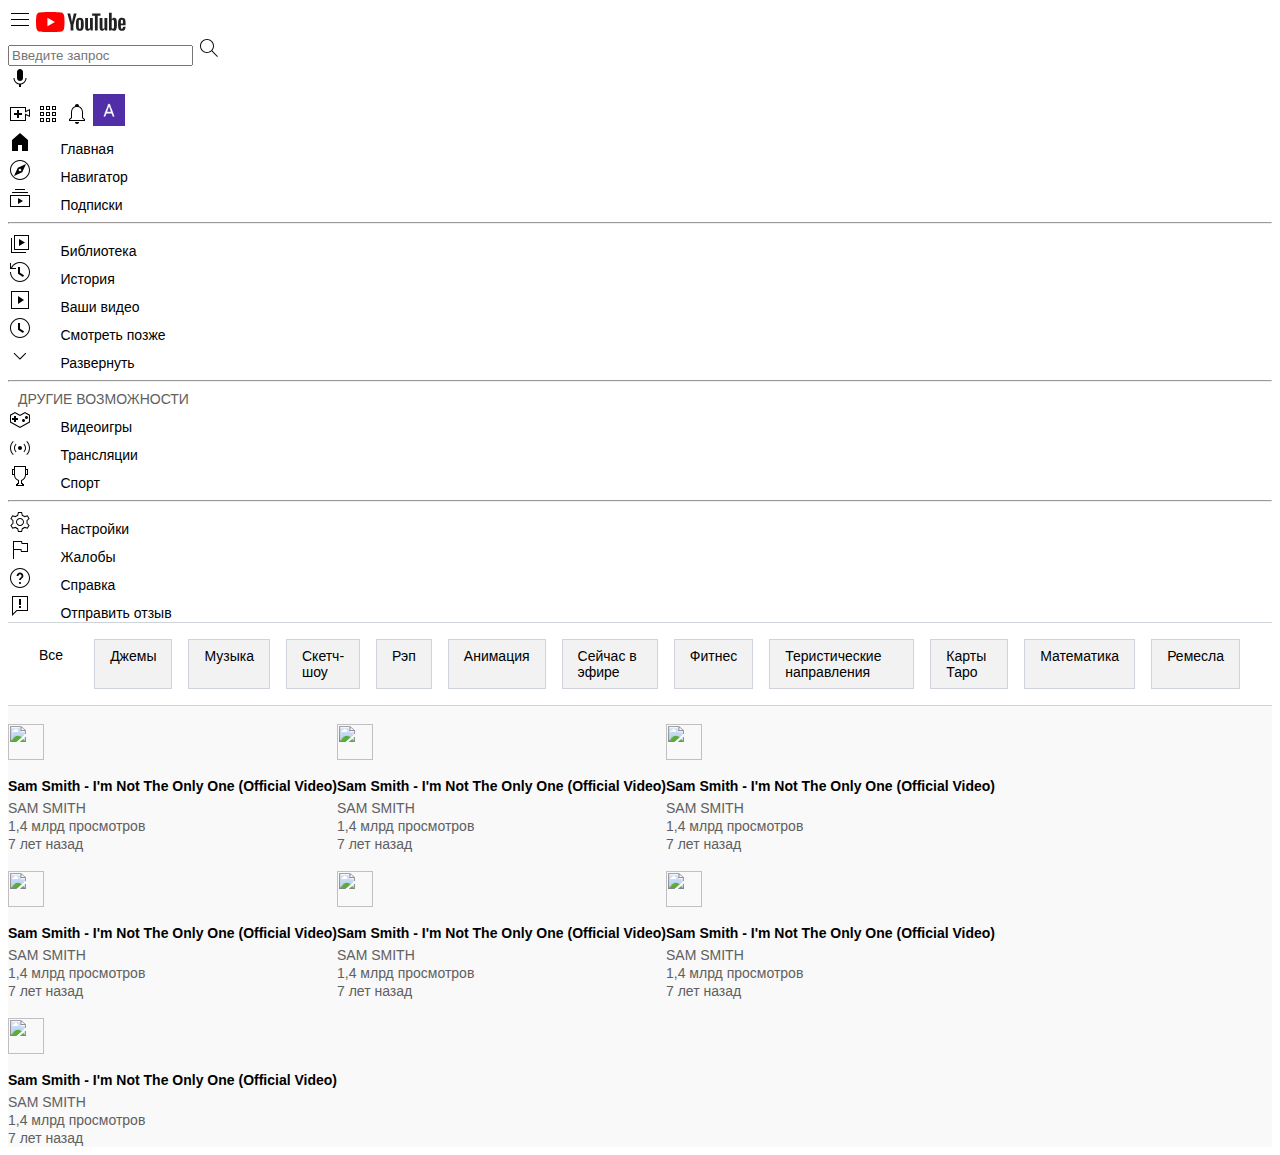
==== pages/search/search.html @ f4493974 "fix: side bar" ====
<!DOCTYPE html>
<html lang="en">
    <head>
        <meta charset="UTF-8">
        <title>Youtube</title>
        <link href="https://cdn.jsdelivr.net/npm/bootstrap@5.1.3/dist/css/bootstrap.min.css" rel="stylesheet"
              integrity="sha384-1BmE4kWBq78iYhFldvKuhfTAU6auU8tT94WrHftjDbrCEXSU1oBoqyl2QvZ6jIW3" crossorigin="anonymous">
        <link rel="stylesheet" href="search.css">
        <link rel="stylesheet" href="../../style.css">
        <meta name="viewport" content="width=device-width, initial-scale=1.0">
    </head>
    <body>
        <div class="navbar d-flex justify-content-between px-4">
            <div>
                <img class="me-3" src="../../assets/core/header/menu.svg" alt="">
                <img class="me-3" src="../../assets/core/header/logo.svg" alt="">
            </div>
            <div class="d-flex flex-grow-1 align-items-center justify-content-center">
                <div class="search-form input-group">
                    <input type="text" class="form-control" placeholder="Введите запрос">
                    <span class="input-group-text">
                        <img class="mx-2" src="../../assets/core/header/search.svg" alt="">
                    </span>
                </div>
                <img class="ms-3" src="../../assets/core/header/micro.svg" alt="">
            </div>
            <div>
                <img class="ms-3" src="../../assets/core/header/new_video.svg" alt="">
                <img class="ms-3" src="../../assets/core/header/apps.svg" alt="">
                <img class="ms-3" src="../../assets/core/header/notifications.svg" alt="">
                <img class="ms-4 rounded-circle" width="32" height="32" src="../../assets/core/header/profile_photo.jpg" alt="">
            </div>
        </div>
        <div class="d-flex container-fluid">
            <div class="row">
                <!--<div class="left-side-bar px-2 pt-3 d-flex flex-column text-center">
                <div class="d-flex flex-column align-items-center mb-4">
                    <img height="24" width="24" src="assets/core/left-side-bar/home.svg" alt="">
                    <span class="left-side-bar__text">Главная</span>
                </div>
                <div class="d-flex flex-column align-items-center mb-4">
                    <img height="24" width="24" src="assets/core/left-side-bar/recommendations.svg" alt="">
                    <span class="left-side-bar__text">Навигатор</span>
                </div>
                <div class="d-flex flex-column align-items-center mb-4">
                    <img height="24" width="24" src="assets/core/left-side-bar/subscribes.svg" alt="">
                    <span class="left-side-bar__text">Подписки</span>
                </div>
                <div class="d-flex flex-column align-items-center mb-4">
                    <img height="24" width="24" src="assets/core/left-side-bar/library.svg" alt="">
                    <span class="left-side-bar__text">Библиотека</span>
                </div>
            </div>-->
                <div class="left-side-bar col-2 px-2 pt-3 d-flex flex-column text-center">
                    <div class="left-side-bar__item d-flex align-items-center py-2 px-3">
                        <img height="24" width="24" src="../../assets/core/left-side-bar/home.svg" alt="">
                        <span class="left-side-bar__big-text">Главная</span>
                    </div>
                    <div class="left-side-bar__item d-flex align-items-center py-2 px-3">
                        <img height="24" width="24" src="../../assets/core/left-side-bar/recommendations.svg" alt="">
                        <span class="left-side-bar__big-text">Навигатор</span>
                    </div>
                    <div class="left-side-bar__item d-flex align-items-center py-2 px-3">
                        <img height="24" width="24" src="../../assets/core/left-side-bar/subscribes.svg" alt="">
                        <span class="left-side-bar__big-text">Подписки</span>
                    </div>
                    <hr class="dropdown-divider">
                    <div class="left-side-bar__item d-flex align-items-center py-2 px-3">
                        <img height="24" width="24" src="../../assets/core/left-side-bar/library.svg" alt="">
                        <span class="left-side-bar__big-text">Библиотека</span>
                    </div>
                    <div class="left-side-bar__item d-flex align-items-center py-2 px-3">
                        <img height="24" width="24" src="../../assets/core/left-side-bar/history.svg" alt="">
                        <span class="left-side-bar__big-text">История</span>
                    </div>
                    <div class="left-side-bar__item d-flex align-items-center py-2 px-3">
                        <img height="24" width="24" src="../../assets/core/left-side-bar/your-videos.svg" alt="">
                        <span class="left-side-bar__big-text">Ваши видео</span>
                    </div>
                    <div class="left-side-bar__item d-flex align-items-center py-2 px-3">
                        <img height="24" width="24" src="../../assets/core/left-side-bar/watch_later.svg" alt="">
                        <span class="left-side-bar__big-text">Смотреть позже</span>
                    </div>
                    <div class="left-side-bar__item d-flex align-items-center py-2 px-3">
                        <img height="24" width="24" src="../../assets/core/left-side-bar/extract.svg" alt="">
                        <span class="left-side-bar__big-text">Развернуть</span>
                    </div>
                    <hr class="dropdown-divider">
                    <span class="left-side-bar__title">Другие возможности</span>
                    <div class="left-side-bar__item d-flex align-items-center py-2 px-3">
                        <img height="24" width="24" src="../../assets/core/left-side-bar/videogames.svg" alt="">
                        <span class="left-side-bar__big-text">Видеоигры</span>
                    </div>
                    <div class="left-side-bar__item d-flex align-items-center py-2 px-3">
                        <img height="24" width="24" src="../../assets/core/left-side-bar/translations.svg" alt="">
                        <span class="left-side-bar__big-text">Трансляции</span>
                    </div>
                    <div class="left-side-bar__item d-flex align-items-center py-2 px-3">
                        <img height="24" width="24" src="../../assets/core/left-side-bar/sport.svg" alt="">
                        <span class="left-side-bar__big-text">Спорт</span>
                    </div>
                    <hr class="dropdown-divider">
                    <div class="left-side-bar__item d-flex align-items-center py-2 px-3">
                        <img height="24" width="24" src="../../assets/core/left-side-bar/settings.svg" alt="">
                        <span class="left-side-bar__big-text">Настройки</span>
                    </div>
                    <div class="left-side-bar__item d-flex align-items-center py-2 px-3">
                        <img height="24" width="24" src="../../assets/core/left-side-bar/reports.svg" alt="">
                        <span class="left-side-bar__big-text">Жалобы</span>
                    </div>
                    <div class="left-side-bar__item d-flex align-items-center py-2 px-3">
                        <img height="24" width="24" src="../../assets/core/left-side-bar/info.svg" alt="">
                        <span class="left-side-bar__big-text">Справка</span>
                    </div>
                    <div class="left-side-bar__item d-flex align-items-center py-2 px-3">
                        <img height="24" width="24" src="../../assets/core/left-side-bar/send_report.svg" alt="">
                        <span class="left-side-bar__big-text">Отправить отзыв</span>
                    </div>
                </div>
                <div class="main-wrapper col-10">
                    <div class="main-wrapper__top">
                        <span class="badge rounded-pill bg-dark">Все</span>
                        <span class="badge rounded-pill bg-light text-dark">Джемы</span>
                        <span class="badge rounded-pill bg-light text-dark">Музыка</span>
                        <span class="badge rounded-pill bg-light text-dark">Скетч-шоу</span>
                        <span class="badge rounded-pill bg-light text-dark">Рэп</span>
                        <span class="badge rounded-pill bg-light text-dark">Анимация</span>
                        <span class="badge rounded-pill bg-light text-dark">Сейчас в эфире</span>
                        <span class="badge rounded-pill bg-light text-dark">Фитнес</span>
                        <span class="badge rounded-pill bg-light text-dark">Теристические направления</span>
                        <span class="badge rounded-pill bg-light text-dark">Карты Таро</span>
                        <span class="badge rounded-pill bg-light text-dark">Математика</span>
                        <span class="badge rounded-pill bg-light text-dark">Ремесла</span>
                    </div>
                    <div class="main-wrapper__top__body row">
                        <div class="video col-12 col-md-6 col-lg-3 p-3">
                            <img class="img-fluid mb-2" src="assets/main/video_img.jpg" alt="">
                            <div class="d-flex">
                                <img height="36" width="36" class="rounded-circle" src="assets/main/channel_img.jpg" alt="">
                                <div class="ps-2">
                                    <p class="video__title">Sam Smith - I'm Not The Only One (Official Video)</p>
                                    <span class="video__caption">
                                    SAM SMITH <br>
                                    1,4 млрд просмотров <br>
                                    7 лет назад <br>
                                </span>
                                </div>

                            </div>
                        </div>
                        <div class="video col-12 col-md-6 col-lg-3 p-3">
                            <img class="img-fluid mb-2" src="assets/main/video_img.jpg" alt="">
                            <div class="d-flex">
                                <img height="36" width="36" class="rounded-circle" src="assets/main/channel_img.jpg" alt="">
                                <div class="ps-2">
                                    <p class="video__title">Sam Smith - I'm Not The Only One (Official Video)</p>
                                    <span class="video__caption">
                                    SAM SMITH <br>
                                    1,4 млрд просмотров <br>
                                    7 лет назад <br>
                                </span>
                                </div>

                            </div>
                        </div>
                        <div class="video col-12 col-md-6 col-lg-3 p-3">
                            <img class="img-fluid mb-2" src="assets/main/video_img.jpg" alt="">
                            <div class="d-flex">
                                <img height="36" width="36" class="rounded-circle" src="assets/main/channel_img.jpg" alt="">
                                <div class="ps-2">
                                    <p class="video__title">Sam Smith - I'm Not The Only One (Official Video)</p>
                                    <span class="video__caption">
                                    SAM SMITH <br>
                                    1,4 млрд просмотров <br>
                                    7 лет назад <br>
                                </span>
                                </div>

                            </div>
                        </div>
                        <div class="video col-12 col-md-6 col-lg-3 p-3">
                            <img class="img-fluid mb-2" src="assets/main/video_img.jpg" alt="">
                            <div class="d-flex">
                                <img height="36" width="36" class="rounded-circle" src="assets/main/channel_img.jpg" alt="">
                                <div class="ps-2">
                                    <p class="video__title">Sam Smith - I'm Not The Only One (Official Video)</p>
                                    <span class="video__caption">
                                    SAM SMITH <br>
                                    1,4 млрд просмотров <br>
                                    7 лет назад <br>
                                </span>
                                </div>

                            </div>
                        </div>
                        <div class="video col-12 col-md-6 col-lg-3 p-3">
                            <img class="img-fluid mb-2" src="assets/main/video_img.jpg" alt="">
                            <div class="d-flex">
                                <img height="36" width="36" class="rounded-circle" src="assets/main/channel_img.jpg" alt="">
                                <div class="ps-2">
                                    <p class="video__title">Sam Smith - I'm Not The Only One (Official Video)</p>
                                    <span class="video__caption">
                                    SAM SMITH <br>
                                    1,4 млрд просмотров <br>
                                    7 лет назад <br>
                                </span>
                                </div>

                            </div>
                        </div>
                        <div class="video col-12 col-md-6 col-lg-3 p-3">
                            <img class="img-fluid mb-2" src="assets/main/video_img.jpg" alt="">
                            <div class="d-flex">
                                <img height="36" width="36" class="rounded-circle" src="assets/main/channel_img.jpg" alt="">
                                <div class="ps-2">
                                    <p class="video__title">Sam Smith - I'm Not The Only One (Official Video)</p>
                                    <span class="video__caption">
                                    SAM SMITH <br>
                                    1,4 млрд просмотров <br>
                                    7 лет назад <br>
                                </span>
                                </div>

                            </div>
                        </div>
                        <div class="video col-12 col-md-6 col-lg-3 p-3">
                            <img class="img-fluid mb-2" src="assets/main/video_img.jpg" alt="">
                            <div class="d-flex">
                                <img height="36" width="36" class="rounded-circle" src="assets/main/channel_img.jpg" alt="">
                                <div class="ps-2">
                                    <p class="video__title">Sam Smith - I'm Not The Only One (Official Video)</p>
                                    <span class="video__caption">
                                    SAM SMITH <br>
                                    1,4 млрд просмотров <br>
                                    7 лет назад <br>
                                </span>
                                </div>

                            </div>
                        </div>
                    </div>
                </div>
            </div>
        </div>
        <script src="https://cdn.jsdelivr.net/npm/bootstrap@5.1.3/dist/js/bootstrap.bundle.min.js"
                integrity="sha384-ka7Sk0Gln4gmtz2MlQnikT1wXgYsOg+OMhuP+IlRH9sENBO0LRn5q+8nbTov4+1p"
                crossorigin="anonymous"></script>
    </body>
</html>
---- pages/search/search.css ----
.main-wrapper .main-wrapper__top {
    display: flex;
    border-top: 1px #ced4da solid;
    border-bottom: 1px #ced4da solid;
    padding: 1rem;
    overflow: hidden;
    position: relative;
}

.main-wrapper .main-wrapper__top .rounded-pill {
    font-size: 14px;
    font-weight: normal;
    padding: 8px 15px;
    margin-right: 1rem;
}

.main-wrapper .main-wrapper__top .bg-light {
    background-color: #F2F2F2 !important;
    border: 1px solid #ced4da;
}

.main-wrapper .main-wrapper__top__body {
    display: flex;
    flex-wrap: wrap;
    background-color: #F9F9F9;
}

.main-wrapper .main-wrapper__top__body .video .video__title {
    font-size: 14px;
    font-weight: 600;
    margin-bottom: 5px;
}

.main-wrapper .main-wrapper__top__body .video .video__caption {
    font-size: 14px;
    color: #606060;
}
---- style.css ----
/* Global styles */

body {
    font-family: Roboto, sans-serif;
    overflow-x: hidden;
}

.left-side-bar__text {
    font-size: 10px;
    margin-top: 7px;
}

.left-side-bar__item:hover {
    background-color: #F2F2F2;
    cursor: pointer;
}

.left-side-bar__title {
    font-size: 14px;
    text-transform: uppercase;
    text-align: left;
    color: #606060;
    padding-left: 10px;
    padding-bottom: 5px;
    font-family: Roboto, Arial, sans-serif;
    font-weight: 500;
}

.left-side-bar__big-text {
    font-size: 14px;
    margin-left: 1.5rem;
}

.navbar .search-form {
    max-width: 600px;
}
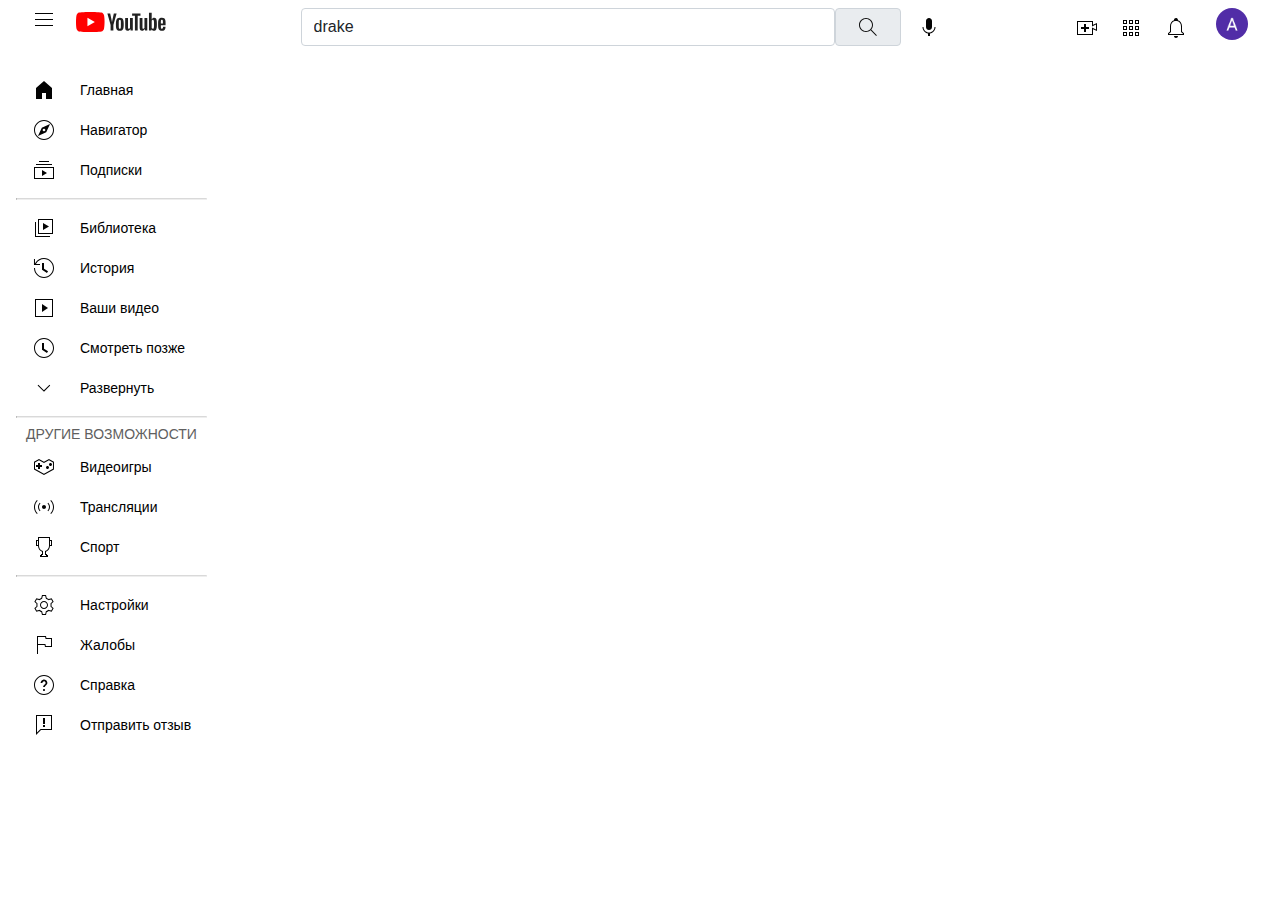
==== commit 5501c859: "fix: styles" ====
--- a/pages/search/search.html
+++ b/pages/search/search.html
@@ -10,14 +10,14 @@
         <meta name="viewport" content="width=device-width, initial-scale=1.0">
     </head>
     <body>
-        <div class="navbar d-flex justify-content-between px-4">
+        <div class="navbar d-flex justify-content-between px-4 pb-2">
             <div>
                 <img class="me-3" src="../../assets/core/header/menu.svg" alt="">
                 <img class="me-3" src="../../assets/core/header/logo.svg" alt="">
             </div>
             <div class="d-flex flex-grow-1 align-items-center justify-content-center">
                 <div class="search-form input-group">
-                    <input type="text" class="form-control" placeholder="Введите запрос">
+                    <input type="text" value="drake" class="form-control" placeholder="Введите запрос">
                     <span class="input-group-text">
                         <img class="mx-2" src="../../assets/core/header/search.svg" alt="">
                     </span>
@@ -118,127 +118,7 @@
                     </div>
                 </div>
                 <div class="main-wrapper col-10">
-                    <div class="main-wrapper__top">
-                        <span class="badge rounded-pill bg-dark">Все</span>
-                        <span class="badge rounded-pill bg-light text-dark">Джемы</span>
-                        <span class="badge rounded-pill bg-light text-dark">Музыка</span>
-                        <span class="badge rounded-pill bg-light text-dark">Скетч-шоу</span>
-                        <span class="badge rounded-pill bg-light text-dark">Рэп</span>
-                        <span class="badge rounded-pill bg-light text-dark">Анимация</span>
-                        <span class="badge rounded-pill bg-light text-dark">Сейчас в эфире</span>
-                        <span class="badge rounded-pill bg-light text-dark">Фитнес</span>
-                        <span class="badge rounded-pill bg-light text-dark">Теристические направления</span>
-                        <span class="badge rounded-pill bg-light text-dark">Карты Таро</span>
-                        <span class="badge rounded-pill bg-light text-dark">Математика</span>
-                        <span class="badge rounded-pill bg-light text-dark">Ремесла</span>
-                    </div>
-                    <div class="main-wrapper__top__body row">
-                        <div class="video col-12 col-md-6 col-lg-3 p-3">
-                            <img class="img-fluid mb-2" src="assets/main/video_img.jpg" alt="">
-                            <div class="d-flex">
-                                <img height="36" width="36" class="rounded-circle" src="assets/main/channel_img.jpg" alt="">
-                                <div class="ps-2">
-                                    <p class="video__title">Sam Smith - I'm Not The Only One (Official Video)</p>
-                                    <span class="video__caption">
-                                    SAM SMITH <br>
-                                    1,4 млрд просмотров <br>
-                                    7 лет назад <br>
-                                </span>
-                                </div>
 
-                            </div>
-                        </div>
-                        <div class="video col-12 col-md-6 col-lg-3 p-3">
-                            <img class="img-fluid mb-2" src="assets/main/video_img.jpg" alt="">
-                            <div class="d-flex">
-                                <img height="36" width="36" class="rounded-circle" src="assets/main/channel_img.jpg" alt="">
-                                <div class="ps-2">
-                                    <p class="video__title">Sam Smith - I'm Not The Only One (Official Video)</p>
-                                    <span class="video__caption">
-                                    SAM SMITH <br>
-                                    1,4 млрд просмотров <br>
-                                    7 лет назад <br>
-                                </span>
-                                </div>
-
-                            </div>
-                        </div>
-                        <div class="video col-12 col-md-6 col-lg-3 p-3">
-                            <img class="img-fluid mb-2" src="assets/main/video_img.jpg" alt="">
-                            <div class="d-flex">
-                                <img height="36" width="36" class="rounded-circle" src="assets/main/channel_img.jpg" alt="">
-                                <div class="ps-2">
-                                    <p class="video__title">Sam Smith - I'm Not The Only One (Official Video)</p>
-                                    <span class="video__caption">
-                                    SAM SMITH <br>
-                                    1,4 млрд просмотров <br>
-                                    7 лет назад <br>
-                                </span>
-                                </div>
-
-                            </div>
-                        </div>
-                        <div class="video col-12 col-md-6 col-lg-3 p-3">
-                            <img class="img-fluid mb-2" src="assets/main/video_img.jpg" alt="">
-                            <div class="d-flex">
-                                <img height="36" width="36" class="rounded-circle" src="assets/main/channel_img.jpg" alt="">
-                                <div class="ps-2">
-                                    <p class="video__title">Sam Smith - I'm Not The Only One (Official Video)</p>
-                                    <span class="video__caption">
-                                    SAM SMITH <br>
-                                    1,4 млрд просмотров <br>
-                                    7 лет назад <br>
-                                </span>
-                                </div>
-
-                            </div>
-                        </div>
-                        <div class="video col-12 col-md-6 col-lg-3 p-3">
-                            <img class="img-fluid mb-2" src="assets/main/video_img.jpg" alt="">
-                            <div class="d-flex">
-                                <img height="36" width="36" class="rounded-circle" src="assets/main/channel_img.jpg" alt="">
-                                <div class="ps-2">
-                                    <p class="video__title">Sam Smith - I'm Not The Only One (Official Video)</p>
-                                    <span class="video__caption">
-                                    SAM SMITH <br>
-                                    1,4 млрд просмотров <br>
-                                    7 лет назад <br>
-                                </span>
-                                </div>
-
-                            </div>
-                        </div>
-                        <div class="video col-12 col-md-6 col-lg-3 p-3">
-                            <img class="img-fluid mb-2" src="assets/main/video_img.jpg" alt="">
-                            <div class="d-flex">
-                                <img height="36" width="36" class="rounded-circle" src="assets/main/channel_img.jpg" alt="">
-                                <div class="ps-2">
-                                    <p class="video__title">Sam Smith - I'm Not The Only One (Official Video)</p>
-                                    <span class="video__caption">
-                                    SAM SMITH <br>
-                                    1,4 млрд просмотров <br>
-                                    7 лет назад <br>
-                                </span>
-                                </div>
-
-                            </div>
-                        </div>
-                        <div class="video col-12 col-md-6 col-lg-3 p-3">
-                            <img class="img-fluid mb-2" src="assets/main/video_img.jpg" alt="">
-                            <div class="d-flex">
-                                <img height="36" width="36" class="rounded-circle" src="assets/main/channel_img.jpg" alt="">
-                                <div class="ps-2">
-                                    <p class="video__title">Sam Smith - I'm Not The Only One (Official Video)</p>
-                                    <span class="video__caption">
-                                    SAM SMITH <br>
-                                    1,4 млрд просмотров <br>
-                                    7 лет назад <br>
-                                </span>
-                                </div>
-
-                            </div>
-                        </div>
-                    </div>
                 </div>
             </div>
         </div>
--- a/style.css
+++ b/style.css
@@ -24,13 +24,526 @@
     padding-bottom: 5px;
     font-family: Roboto, Arial, sans-serif;
     font-weight: 500;
+    white-space: nowrap;
 }
 
 .left-side-bar__big-text {
     font-size: 14px;
     margin-left: 1.5rem;
+    white-space: nowrap;
 }
 
 .navbar .search-form {
     max-width: 600px;
 }
+
+.d-flex {
+    display: flex !important;
+}
+
+.justify-content-between {
+    justify-content: space-between !important;
+}
+
+.flex-grow-1 {
+    flex-grow: 1 !important;
+}
+
+.align-items-center {
+    align-items: center !important;
+}
+
+.justify-content-center {
+    justify-content: center !important;
+}
+
+.input-group {
+    position: relative;
+    display: flex;
+    flex-wrap: wrap;
+    align-items: stretch;
+    width: 100%;
+}
+
+.input-group > .form-control,
+.input-group > .form-select {
+    position: relative;
+    flex: 1 1 auto;
+    width: 1%;
+    min-width: 0;
+}
+
+.input-group-text {
+    display: flex;
+    align-items: center;
+    padding: 0.375rem 0.75rem;
+    font-size: 1rem;
+    font-weight: 400;
+    line-height: 1.5;
+    color: #212529;
+    text-align: center;
+    white-space: nowrap;
+    background-color: #e9ecef;
+    border: 1px solid #ced4da;
+    border-radius: 0.25rem;
+}
+
+.form-control {
+    display: block;
+    width: 100%;
+    padding: 0.375rem 0.75rem;
+    font-size: 1rem;
+    font-weight: 400;
+    line-height: 1.5;
+    color: #212529;
+    background-color: #fff;
+    background-clip: padding-box;
+    border: 1px solid #ced4da;
+    -webkit-appearance: none;
+    -moz-appearance: none;
+    appearance: none;
+    border-radius: 0.25rem;
+    transition: border-color 0.15s ease-in-out, box-shadow 0.15s ease-in-out;
+}
+
+.rounded-circle {
+    border-radius: 50% !important;
+}
+
+.m-0 {
+    margin: 0 !important;
+}
+
+.m-1 {
+    margin: 0.25rem !important;
+}
+
+.m-2 {
+    margin: 0.5rem !important;
+}
+
+.m-3 {
+    margin: 1rem !important;
+}
+
+.m-4 {
+    margin: 1.5rem !important;
+}
+
+.m-5 {
+    margin: 3rem !important;
+}
+
+.m-auto {
+    margin: auto !important;
+}
+
+.mx-0 {
+    margin-right: 0 !important;
+    margin-left: 0 !important;
+}
+
+.mx-1 {
+    margin-right: 0.25rem !important;
+    margin-left: 0.25rem !important;
+}
+
+.mx-2 {
+    margin-right: 0.5rem !important;
+    margin-left: 0.5rem !important;
+}
+
+.mx-3 {
+    margin-right: 1rem !important;
+    margin-left: 1rem !important;
+}
+
+.mx-4 {
+    margin-right: 1.5rem !important;
+    margin-left: 1.5rem !important;
+}
+
+.mx-5 {
+    margin-right: 3rem !important;
+    margin-left: 3rem !important;
+}
+
+.mx-auto {
+    margin-right: auto !important;
+    margin-left: auto !important;
+}
+
+.my-0 {
+    margin-top: 0 !important;
+    margin-bottom: 0 !important;
+}
+
+.my-1 {
+    margin-top: 0.25rem !important;
+    margin-bottom: 0.25rem !important;
+}
+
+.my-2 {
+    margin-top: 0.5rem !important;
+    margin-bottom: 0.5rem !important;
+}
+
+.my-3 {
+    margin-top: 1rem !important;
+    margin-bottom: 1rem !important;
+}
+
+.my-4 {
+    margin-top: 1.5rem !important;
+    margin-bottom: 1.5rem !important;
+}
+
+.my-5 {
+    margin-top: 3rem !important;
+    margin-bottom: 3rem !important;
+}
+
+.my-auto {
+    margin-top: auto !important;
+    margin-bottom: auto !important;
+}
+
+.mt-0 {
+    margin-top: 0 !important;
+}
+
+.mt-1 {
+    margin-top: 0.25rem !important;
+}
+
+.mt-2 {
+    margin-top: 0.5rem !important;
+}
+
+.mt-3 {
+    margin-top: 1rem !important;
+}
+
+.mt-4 {
+    margin-top: 1.5rem !important;
+}
+
+.mt-5 {
+    margin-top: 3rem !important;
+}
+
+.mt-auto {
+    margin-top: auto !important;
+}
+
+.me-0 {
+    margin-right: 0 !important;
+}
+
+.me-1 {
+    margin-right: 0.25rem !important;
+}
+
+.me-2 {
+    margin-right: 0.5rem !important;
+}
+
+.me-3 {
+    margin-right: 1rem !important;
+}
+
+.me-4 {
+    margin-right: 1.5rem !important;
+}
+
+.me-5 {
+    margin-right: 3rem !important;
+}
+
+.me-auto {
+    margin-right: auto !important;
+}
+
+.mb-0 {
+    margin-bottom: 0 !important;
+}
+
+.mb-1 {
+    margin-bottom: 0.25rem !important;
+}
+
+.mb-2 {
+    margin-bottom: 0.5rem !important;
+}
+
+.mb-3 {
+    margin-bottom: 1rem !important;
+}
+
+.mb-4 {
+    margin-bottom: 1.5rem !important;
+}
+
+.mb-5 {
+    margin-bottom: 3rem !important;
+}
+
+.mb-auto {
+    margin-bottom: auto !important;
+}
+
+.ms-0 {
+    margin-left: 0 !important;
+}
+
+.ms-1 {
+    margin-left: 0.25rem !important;
+}
+
+.ms-2 {
+    margin-left: 0.5rem !important;
+}
+
+.ms-3 {
+    margin-left: 1rem !important;
+}
+
+.ms-4 {
+    margin-left: 1.5rem !important;
+}
+
+.ms-5 {
+    margin-left: 3rem !important;
+}
+
+.ms-auto {
+    margin-left: auto !important;
+}
+
+.p-0 {
+    padding: 0 !important;
+}
+
+.p-1 {
+    padding: 0.25rem !important;
+}
+
+.p-2 {
+    padding: 0.5rem !important;
+}
+
+.p-3 {
+    padding: 1rem !important;
+}
+
+.p-4 {
+    padding: 1.5rem !important;
+}
+
+.p-5 {
+    padding: 3rem !important;
+}
+
+.px-0 {
+    padding-right: 0 !important;
+    padding-left: 0 !important;
+}
+
+.px-1 {
+    padding-right: 0.25rem !important;
+    padding-left: 0.25rem !important;
+}
+
+.px-2 {
+    padding-right: 0.5rem !important;
+    padding-left: 0.5rem !important;
+}
+
+.px-3 {
+    padding-right: 1rem !important;
+    padding-left: 1rem !important;
+}
+
+.px-4 {
+    padding-right: 1.5rem !important;
+    padding-left: 1.5rem !important;
+}
+
+.px-5 {
+    padding-right: 3rem !important;
+    padding-left: 3rem !important;
+}
+
+.py-0 {
+    padding-top: 0 !important;
+    padding-bottom: 0 !important;
+}
+
+.py-1 {
+    padding-top: 0.25rem !important;
+    padding-bottom: 0.25rem !important;
+}
+
+.py-2 {
+    padding-top: 0.5rem !important;
+    padding-bottom: 0.5rem !important;
+}
+
+.py-3 {
+    padding-top: 1rem !important;
+    padding-bottom: 1rem !important;
+}
+
+.py-4 {
+    padding-top: 1.5rem !important;
+    padding-bottom: 1.5rem !important;
+}
+
+.py-5 {
+    padding-top: 3rem !important;
+    padding-bottom: 3rem !important;
+}
+
+.pt-0 {
+    padding-top: 0 !important;
+}
+
+.pt-1 {
+    padding-top: 0.25rem !important;
+}
+
+.pt-2 {
+    padding-top: 0.5rem !important;
+}
+
+.pt-3 {
+    padding-top: 1rem !important;
+}
+
+.pt-4 {
+    padding-top: 1.5rem !important;
+}
+
+.pt-5 {
+    padding-top: 3rem !important;
+}
+
+.pe-0 {
+    padding-right: 0 !important;
+}
+
+.pe-1 {
+    padding-right: 0.25rem !important;
+}
+
+.pe-2 {
+    padding-right: 0.5rem !important;
+}
+
+.pe-3 {
+    padding-right: 1rem !important;
+}
+
+.pe-4 {
+    padding-right: 1.5rem !important;
+}
+
+.pe-5 {
+    padding-right: 3rem !important;
+}
+
+.pb-0 {
+    padding-bottom: 0 !important;
+}
+
+.pb-1 {
+    padding-bottom: 0.25rem !important;
+}
+
+.pb-2 {
+    padding-bottom: 0.5rem !important;
+}
+
+.pb-3 {
+    padding-bottom: 1rem !important;
+}
+
+.pb-4 {
+    padding-bottom: 1.5rem !important;
+}
+
+.pb-5 {
+    padding-bottom: 3rem !important;
+}
+
+.ps-0 {
+    padding-left: 0 !important;
+}
+
+.ps-1 {
+    padding-left: 0.25rem !important;
+}
+
+.ps-2 {
+    padding-left: 0.5rem !important;
+}
+
+.ps-3 {
+    padding-left: 1rem !important;
+}
+
+.ps-4 {
+    padding-left: 1.5rem !important;
+}
+
+.ps-5 {
+    padding-left: 3rem !important;
+}
+
+.flex-column {
+    flex-direction: column !important;
+}
+
+.text-center {
+    text-align: center !important;
+}
+
+.dropdown-divider {
+    height: 0;
+    margin: 0.5rem 0;
+    overflow: hidden;
+    border-top: 1px solid rgba(0, 0, 0, 0.15);
+}
+
+.badge {
+    display: inline-block;
+    padding: 0.35em 0.65em;
+    font-size: 0.75em;
+    font-weight: 700;
+    line-height: 1;
+    color: #fff;
+    text-align: center;
+    white-space: nowrap;
+    vertical-align: baseline;
+    border-radius: 0.25rem;
+}
+
+.rounded-pill {
+    border-radius: 50rem !important;
+}
+
+.bg-dark {
+    background-color: #212529 !important;
+}
+
+.text-dark {
+    color: #212529 !important;
+}
+
+.img-fluid {
+    max-width: 100%;
+    height: auto;
+}
+
+
+
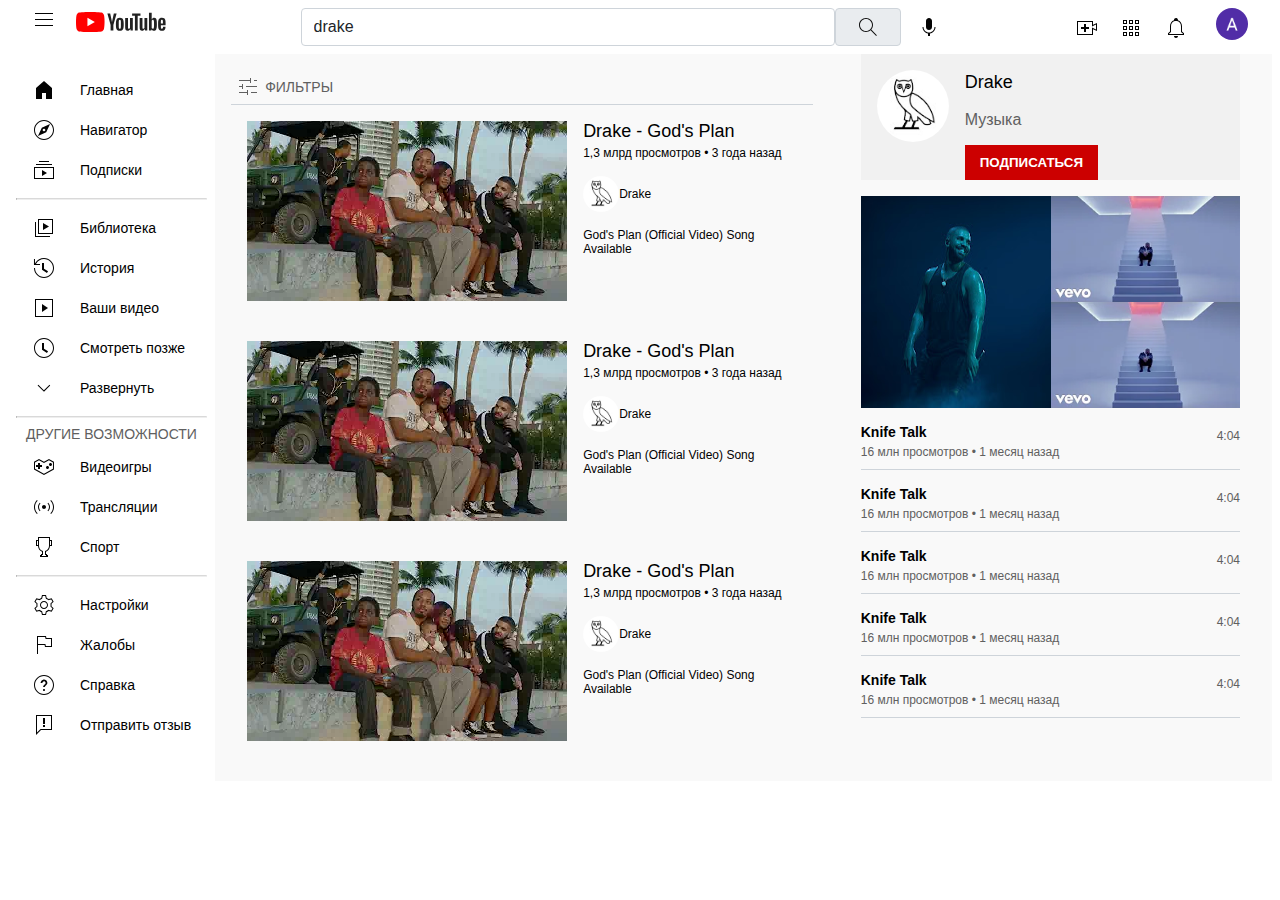
==== commit de31387c: "feature: search page" ====
--- a/pages/search/search.html
+++ b/pages/search/search.html
@@ -3,8 +3,6 @@
     <head>
         <meta charset="UTF-8">
         <title>Youtube</title>
-        <link href="https://cdn.jsdelivr.net/npm/bootstrap@5.1.3/dist/css/bootstrap.min.css" rel="stylesheet"
-              integrity="sha384-1BmE4kWBq78iYhFldvKuhfTAU6auU8tT94WrHftjDbrCEXSU1oBoqyl2QvZ6jIW3" crossorigin="anonymous">
         <link rel="stylesheet" href="search.css">
         <link rel="stylesheet" href="../../style.css">
         <meta name="viewport" content="width=device-width, initial-scale=1.0">
@@ -31,8 +29,7 @@
                 <img class="ms-4 rounded-circle" width="32" height="32" src="../../assets/core/header/profile_photo.jpg" alt="">
             </div>
         </div>
-        <div class="d-flex container-fluid">
-            <div class="row">
+        <div class="d-flex">
                 <!--<div class="left-side-bar px-2 pt-3 d-flex flex-column text-center">
                 <div class="d-flex flex-column align-items-center mb-4">
                     <img height="24" width="24" src="assets/core/left-side-bar/home.svg" alt="">
@@ -51,7 +48,7 @@
                     <span class="left-side-bar__text">Библиотека</span>
                 </div>
             </div>-->
-                <div class="left-side-bar col-2 px-2 pt-3 d-flex flex-column text-center">
+                <div class="left-side-bar px-2 pt-3 d-flex flex-column text-center">
                     <div class="left-side-bar__item d-flex align-items-center py-2 px-3">
                         <img height="24" width="24" src="../../assets/core/left-side-bar/home.svg" alt="">
                         <span class="left-side-bar__big-text">Главная</span>
@@ -117,13 +114,117 @@
                         <span class="left-side-bar__big-text">Отправить отзыв</span>
                     </div>
                 </div>
-                <div class="main-wrapper col-10">
+                <div class="main-wrapper">
+                    <div class="main-wrapper__results">
+                        <div class="filters">
+                            <img src="../../assets/search/filters.svg" alt="">
+                            <span class="filters__text">Фильтры</span>
+                        </div>
+                        <div class="video d-flex p-3">
+                            <img class="img-fluid mb-2" src="../../assets/search/video_img.webp" alt="">
+                            <div class="d-flex flex-column">
+                                <div class="ps-3 d-flex flex-column">
+                                    <span class="video__title">Drake - God's Plan</span>
+                                    <span class="video__caption mt-1">
+                                        1,3 млрд просмотров • 3 года назад
+                                    </span>
+                                    <div class="d-flex align-items-center py-3">
+                                        <img height="36" width="36" class="rounded-circle" src="../../assets/search/channel_img.jpg" alt="">
+                                        <span class="video__caption">Drake</span>
+                                    </div>
+                                    <span class="video__caption">God's Plan (Official Video) Song Available</span>
+                                </div>
 
-                </div>
-            </div>
+                            </div>
+                        </div>
+                        <div class="video d-flex p-3">
+                            <img class="img-fluid mb-2" src="../../assets/search/video_img.webp" alt="">
+                            <div class="d-flex flex-column">
+                                <div class="ps-3 d-flex flex-column">
+                                    <span class="video__title">Drake - God's Plan</span>
+                                    <span class="video__caption mt-1">
+                                        1,3 млрд просмотров • 3 года назад
+                                    </span>
+                                    <div class="d-flex align-items-center py-3">
+                                        <img height="36" width="36" class="rounded-circle" src="../../assets/search/channel_img.jpg" alt="">
+                                        <span class="video__caption">Drake</span>
+                                    </div>
+                                    <span class="video__caption">God's Plan (Official Video) Song Available</span>
+                                </div>
+
+                            </div>
+                        </div>
+                        <div class="video d-flex p-3">
+                            <img class="img-fluid mb-2" src="../../assets/search/video_img.webp" alt="">
+                            <div class="d-flex flex-column">
+                                <div class="ps-3 d-flex flex-column">
+                                    <span class="video__title">Drake - God's Plan</span>
+                                    <span class="video__caption mt-1">
+                                        1,3 млрд просмотров • 3 года назад
+                                    </span>
+                                    <div class="d-flex align-items-center py-3">
+                                        <img height="36" width="36" class="rounded-circle" src="../../assets/search/channel_img.jpg" alt="">
+                                        <span class="video__caption">Drake</span>
+                                    </div>
+                                    <span class="video__caption">God's Plan (Official Video) Song Available</span>
+                                </div>
+
+                            </div>
+                        </div>
+                    </div>
+                    <div class="main-wrapper__channel">
+                        <div class="channel d-flex">
+                            <img width="72" height="72" class="rounded-circle m-3 " src="../../assets/search/channel_img.jpg" alt="">
+                            <div class="d-flex flex-column">
+                                <p class="channel__title">Drake</p>
+                                <span class="channel__sub-title">Музыка</span>
+                                <button class="channel__button">Подписаться</button>
+                            </div>
+                        </div>
+                        <div class="d-flex mt-3">
+                            <img class="img-fluid" src="../../assets/search/big_img.jpg" alt="">
+                            <div class="d-flex flex-column">
+                                <img class="img-fluid" src="../../assets/search/little_img.webp" alt="">
+                                <img class="img-fluid" src="../../assets/search/little_img.webp" alt="">
+                            </div>
+                        </div>
+                        <div class="channel__song d-flex justify-content-between my-3">
+                            <div class="d-flex flex-column">
+                                <span class="channel__song-title">Knife Talk</span>
+                                <span class="channel__caption">16 млн просмотров • 1 месяц назад</span>
+                            </div>
+                            <span class="channel__caption">4:04</span>
+                        </div>
+                        <div class="channel__song d-flex justify-content-between my-3">
+                            <div class="d-flex flex-column">
+                                <span class="channel__song-title">Knife Talk</span>
+                                <span class="channel__caption">16 млн просмотров • 1 месяц назад</span>
+                            </div>
+                            <span class="channel__caption">4:04</span>
+                        </div>
+                        <div class="channel__song d-flex justify-content-between my-3">
+                            <div class="d-flex flex-column">
+                                <span class="channel__song-title">Knife Talk</span>
+                                <span class="channel__caption">16 млн просмотров • 1 месяц назад</span>
+                            </div>
+                            <span class="channel__caption">4:04</span>
+                        </div>
+                        <div class="channel__song d-flex justify-content-between my-3">
+                            <div class="d-flex flex-column">
+                                <span class="channel__song-title">Knife Talk</span>
+                                <span class="channel__caption">16 млн просмотров • 1 месяц назад</span>
+                            </div>
+                            <span class="channel__caption">4:04</span>
+                        </div>
+                        <div class="channel__song d-flex justify-content-between my-3">
+                            <div class="d-flex flex-column">
+                                <span class="channel__song-title">Knife Talk</span>
+                                <span class="channel__caption">16 млн просмотров • 1 месяц назад</span>
+                            </div>
+                            <span class="channel__caption">4:04</span>
+                        </div>
+                    </div>
+                </div>
         </div>
-        <script src="https://cdn.jsdelivr.net/npm/bootstrap@5.1.3/dist/js/bootstrap.bundle.min.js"
-                integrity="sha384-ka7Sk0Gln4gmtz2MlQnikT1wXgYsOg+OMhuP+IlRH9sENBO0LRn5q+8nbTov4+1p"
-                crossorigin="anonymous"></script>
     </body>
 </html>
--- a/pages/search/search.css
+++ b/pages/search/search.css
@@ -1,37 +1,81 @@
-.main-wrapper .main-wrapper__top {
+.filters {
+    border-bottom: 1px solid #ced4da;
+    align-items: center;
+    padding: 5px;
     display: flex;
-    border-top: 1px #ced4da solid;
-    border-bottom: 1px #ced4da solid;
-    padding: 1rem;
-    overflow: hidden;
-    position: relative;
 }
 
-.main-wrapper .main-wrapper__top .rounded-pill {
+.filters__text {
+    color: #606060;
+    text-transform: uppercase;
+    margin-left: 5px;
     font-size: 14px;
-    font-weight: normal;
-    padding: 8px 15px;
-    margin-right: 1rem;
+    font-weight: 500;
 }
 
-.main-wrapper .main-wrapper__top .bg-light {
-    background-color: #F2F2F2 !important;
-    border: 1px solid #ced4da;
+.main-wrapper {
+    background-color: #F9F9F9;
+    display: flex;
+    flex-grow: 1;
+    flex-shrink: 1;
 }
 
-.main-wrapper .main-wrapper__top__body {
-    display: flex;
-    flex-wrap: wrap;
-    background-color: #F9F9F9;
+.main-wrapper__results {
+    padding: 1rem;
+    flex-grow: 1;
+    flex-shrink: 1;
 }
 
-.main-wrapper .main-wrapper__top__body .video .video__title {
+.main-wrapper__channel {
+    width: 385px;
+    margin-left: 2rem;
+    margin-right: 2rem;
+}
+
+.video__title {
+    font-size: 18px;
+}
+
+.video__caption {
+    font-size: 12px;
+}
+
+.channel {
+    background-color: #F1F1F1;
+}
+
+.channel__title {
+    font-size: 18px;
+}
+
+.channel__sub-title {
+    font-size: 16px;
+    color: #606060;
+}
+
+.channel__button {
+    background-color: #CC0000;
+    color: white;
+    text-transform: uppercase;
+    padding: 10px 15px;
+    font-weight: 600;
+    border: none;
+    margin-top: 1rem;
+}
+
+.channel__song-title {
     font-size: 14px;
     font-weight: 600;
-    margin-bottom: 5px;
 }
 
-.main-wrapper .main-wrapper__top__body .video .video__caption {
-    font-size: 14px;
+.channel__caption {
+    font-size: 12px;
     color: #606060;
+    margin-top: 5px;
+    align-items: center;
 }
+
+.channel__song {
+    border-bottom: 1px solid #ced4da;
+    padding-bottom: 10px;
+}
